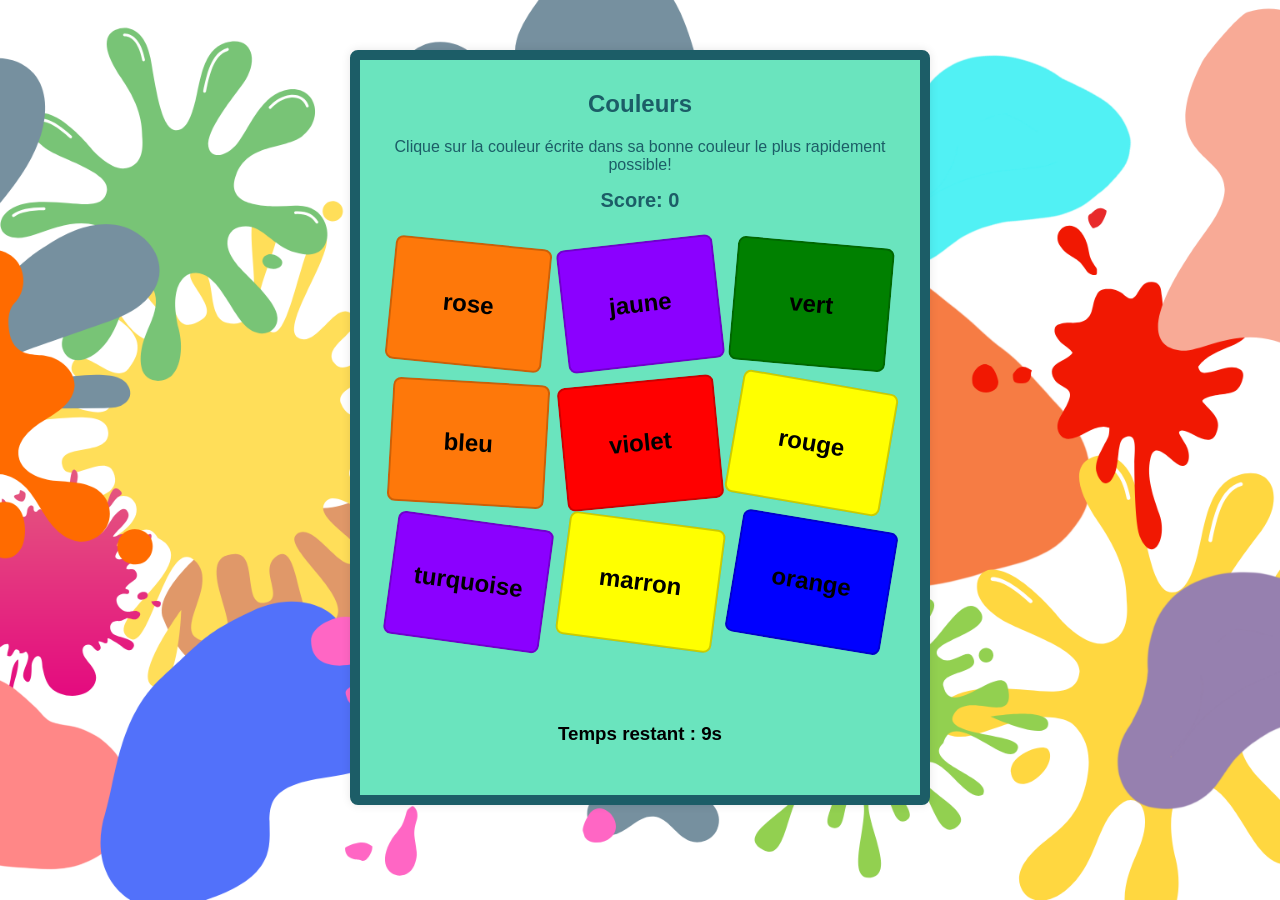
==== Maxi_defis/Couleur/couleur.html @ 63d8a82d "Add files via upload" ====
<!DOCTYPE html>
<html lang="fr">
<head>
    <meta charset="UTF-8">
    <meta name="viewport" content="width=device-width, initial-scale=1.0">
    <title>Jeu Stroop - Couleurs</title>
    <link rel="stylesheet" href="couleur.css">
</head>
<body>
    <div class="game-container">
        <h2>Couleurs</h2>
        <p>Clique sur la couleur écrite dans sa bonne couleur le plus rapidement possible!</p>
        
        <div class="score">Score: <span id="score">0</span></div>
        
        <div class="colors-grid" id="colorsGrid">
            <!-- Les couleurs seront générées par JavaScript -->
        </div>
        
        <div class="message" id="message"></div>

        <h3 id="timer-container">Temps restant : <span id="timer">10</span>s</h3>
        
        <div class="button-container">
            <button class="btn-replay" id="replayBtn" style="display: none;">Rejouer</button>
        </div>
    </div>

    <script src="couleur.js"></script>
</body>
</html>
---- Maxi_defis/Couleur/couleur.css ----
body {
    font-family: Arial, sans-serif;
    background-color: #6ae4be;
    background-image : url('images/backCouleurs.png');
    background-size: cover;
    background-repeat: no-repeat;
    background-position: center;
    background-attachment: fixed;
}

.game-container {
    width: 500px;
    margin: 50px auto;
    background: #6ae4be;
    padding: 30px;
    border-radius: 8px;
    text-align: center;
    box-shadow: 0 0 10px rgba(0, 0, 0, 0.1);
    border: solid 10px rgb(28, 93, 103);
    transition: border-color 0.3s ease;
}

.game-container.lost {
    border-color: red;
}

h2 {
    margin-top: 0;
    color: rgb(28, 93, 103);
}

p {
    margin: 10px 0;
    color: rgb(28, 93, 103);
}

.score {
    font-size: 20px;
    font-weight: bold;
    margin: 15px 0;
    color: rgb(28, 93, 103);
}

.colors-grid {
    display: grid;
    grid-template-columns: repeat(3, 1fr);
    gap: 15px;
    margin: 30px 0;
    min-height: 200px;
}

.color-box {
    padding: 20px;
    font-size: 24px;
    font-weight: bold;
    cursor: pointer;
    border-radius: 8px;
    transition: transform 0.2s ease;
    user-select: none;
    border: 2px solid rgba(0, 0, 0, 0.2);
    display: flex;
    align-items: center;
    justify-content: center;
    min-height: 80px;
}

.color-box:hover {
    transform: scale(1.05);
}

.color-box:active {
    transform: scale(0.95);
}

.color-box.correct {
    animation: pulse 0.5s ease;
}

@keyframes pulse {
    0%, 100% { transform: scale(1); }
    50% { transform: scale(1.1); }
}

.button-container {
    margin-top: 20px;
    display: flex;
    gap: 10px;
    justify-content: center;
}

button {
    font-size: 18px;
    padding: 12px 30px;
    cursor: pointer;
    color: black;
    background-color: white;
    border: 2px solid rgb(28, 93, 103);
    border-radius: 5px;
    transition: all 0.3s ease;
    font-weight: bold;
}

button:hover:not(:disabled) {
    background-color: rgb(28, 93, 103);
    color: white;
}

button:disabled {
    cursor: not-allowed;
    opacity: 0.6;
}

.btn-replay {
    background-color: #ff6b6b;
    color: white;
    border-color: #ff6b6b;
}

.btn-replay:hover {
    background-color: #ff5252;
}

.message {
    min-height: 30px;
    margin-top: 20px;
    font-weight: bold;
    font-size: 18px;
    color: rgb(28, 93, 103);
}

.message.success {
    color: #2ecc71;
}

.message.error {
    color: #e74c3c;
}
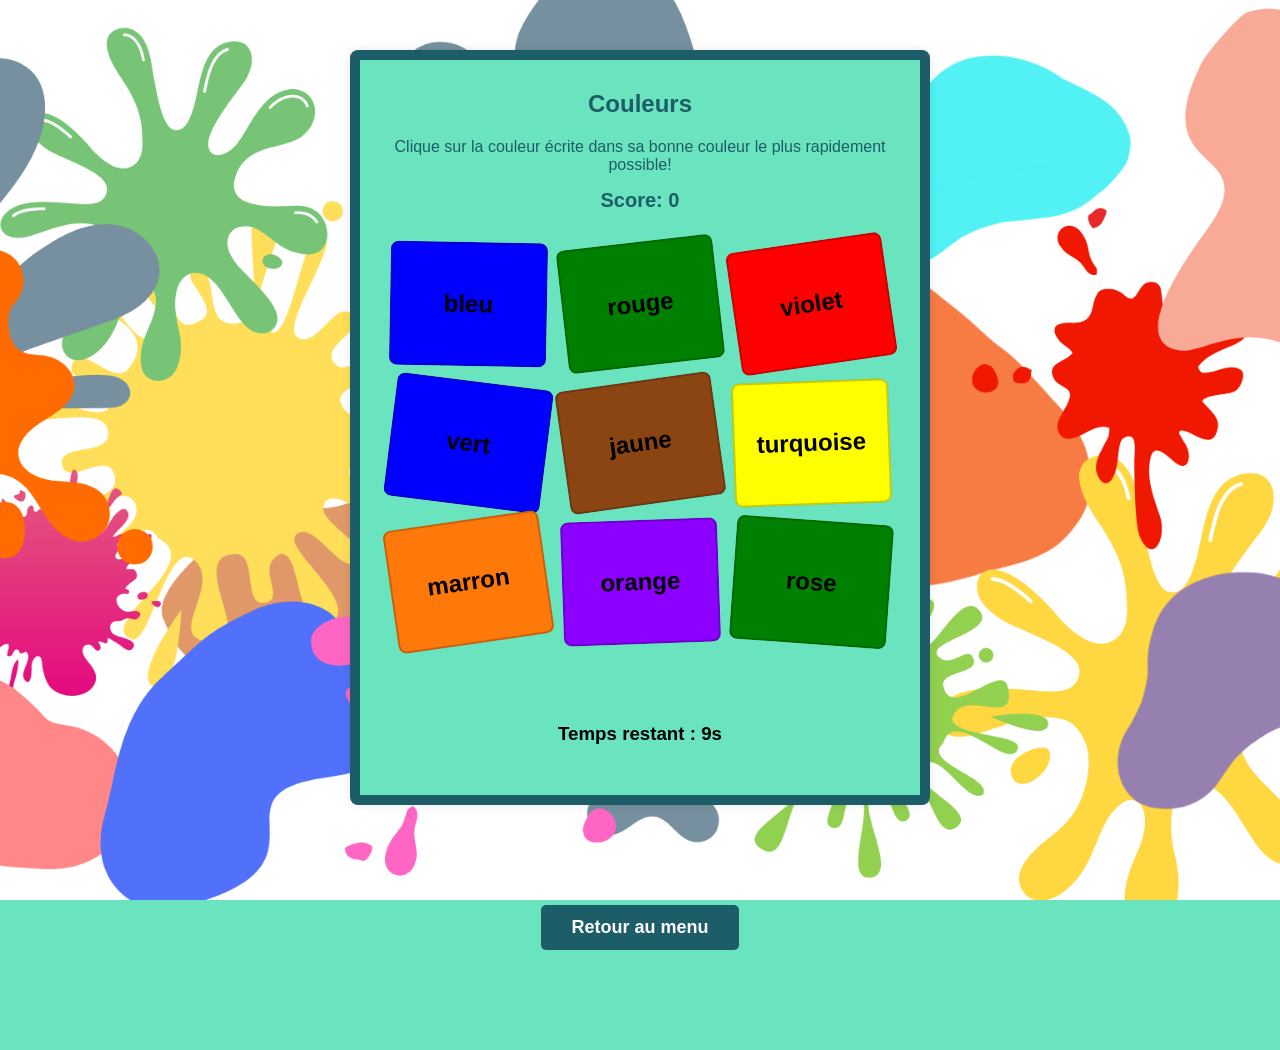
==== commit c923a298: "Add files via upload" ====
--- a/Maxi_defis/Couleur/couleur.html
+++ b/Maxi_defis/Couleur/couleur.html
@@ -3,7 +3,7 @@
 <head>
     <meta charset="UTF-8">
     <meta name="viewport" content="width=device-width, initial-scale=1.0">
-    <title>Jeu Stroop - Couleurs</title>
+    <title>Couleurs</title>
     <link rel="stylesheet" href="couleur.css">
 </head>
 <body>
@@ -25,6 +25,9 @@
             <button class="btn-replay" id="replayBtn" style="display: none;">Rejouer</button>
         </div>
     </div>
+    <button id="retour-menu" type="button" onclick="window.location.href='../menu.html'">
+            Retour au menu
+    </button>
 
     <script src="couleur.js"></script>
 </body>
--- a/Maxi_defis/Couleur/couleur.css
+++ b/Maxi_defis/Couleur/couleur.css
@@ -134,4 +134,20 @@
 
 .message.error {
     color: #e74c3c;
+}
+
+#retour-menu {
+    margin: 100px auto;
+    display: block;
+    cursor: pointer;
+    background-color: rgb(28, 93, 103);
+    color: white;
+    border: none;
+    border-radius: 5px;
+    transition: background-color 0.3s ease;
+}
+
+#retour-menu:hover {
+    background-color: #4CAF50;
+    transform: scale(1.05);
 }
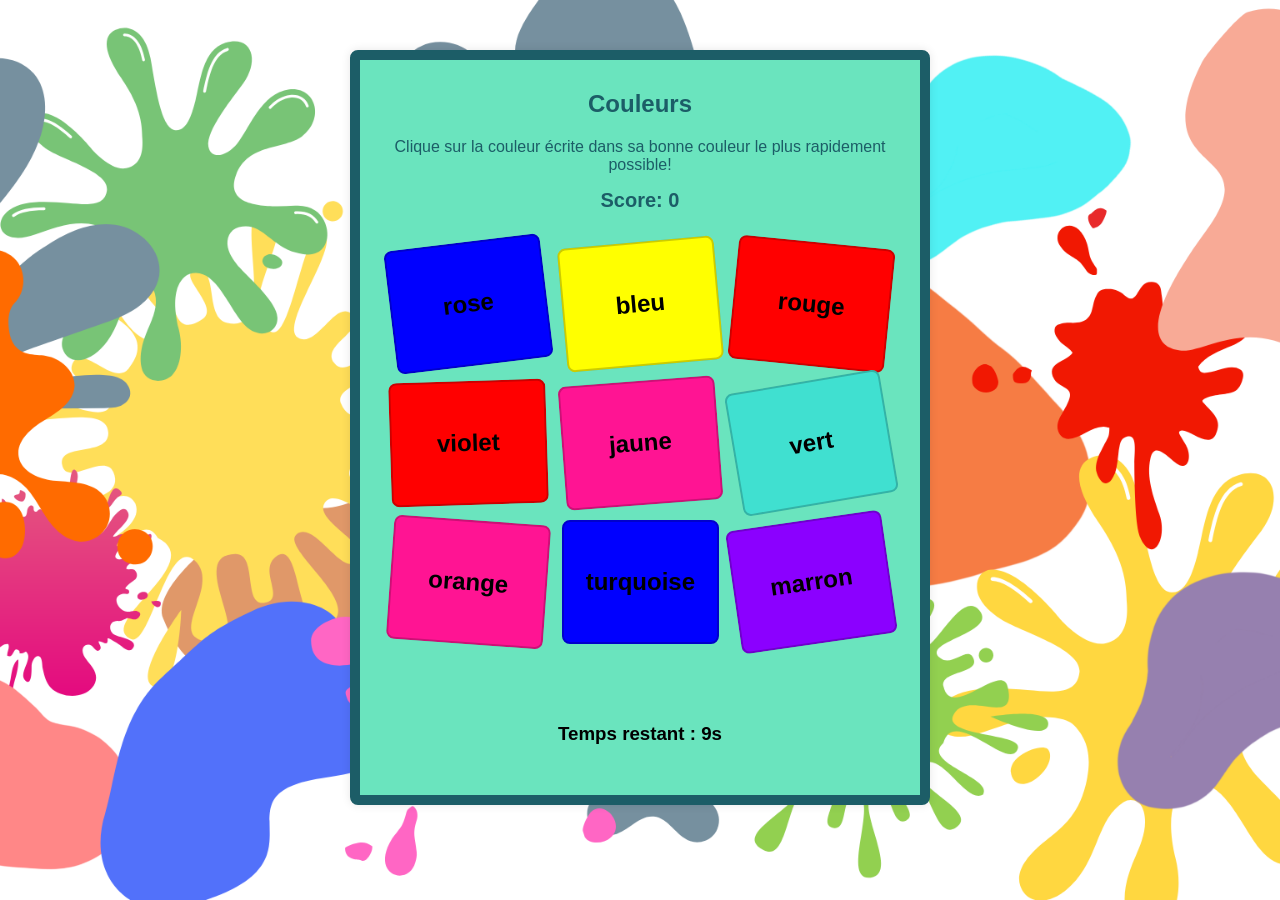
==== commit c6130900: "Add files via upload" ====
--- a/Maxi_defis/Couleur/couleur.html
+++ b/Maxi_defis/Couleur/couleur.html
@@ -25,9 +25,25 @@
             <button class="btn-replay" id="replayBtn" style="display: none;">Rejouer</button>
         </div>
     </div>
-    <button id="retour-menu" type="button" onclick="window.location.href='../menu.html'">
-            Retour au menu
-    </button>
+    <!-- Modale d'authentification -->
+    <div id="auth-modal" class="modal">
+        <div class="modal-content">
+            <h2>Authentification requise</h2>
+            <p>Votre score : <span id="final-score"></span></p>
+            <form id="auth-form">
+                <label for="pseudo">Pseudo :</label>
+                <input type="text" id="pseudo" required>
+                <br>
+                <button type="submit">Valider</button>
+            </form>
+            <button id="rejouer-btn" type="button" onclick="initGame()" style="display:none; margin-top: 20px;">
+                Rejouer
+            </button>
+            <button id="retour-menu-modal" type="button" onclick="window.location.href='../menu.html'" style="display:none; margin-top: 20px;">
+                Retour au menu
+            </button>
+        </div>
+    </div>
 
     <script src="couleur.js"></script>
 </body>
--- a/Maxi_defis/Couleur/couleur.css
+++ b/Maxi_defis/Couleur/couleur.css
@@ -147,6 +147,66 @@
     transition: background-color 0.3s ease;
 }
 
+/* Styles pour la modale */
+.modal {
+    display: none;
+    position: fixed;
+    z-index: 1;
+    left: 0;
+    top: 0;
+    width: 100%;
+    height: 100%;
+    overflow: auto;
+    background-color: rgba(0,0,0,0.4);
+}
+
+.modal-content {
+    background-color: #fefefe;
+    margin: 15% auto;
+    padding: 20px;
+    border: 1px solid #888;
+    width: 80%;
+    max-width: 400px;
+    border-radius: 8px;
+    text-align: center;
+}
+
+.modal-content h2 {
+    color: rgb(28, 93, 103);
+}
+
+.modal-content form {
+    margin: 20px 0;
+}
+
+.modal-content label {
+    display: block;
+    margin: 10px 0 5px;
+}
+
+.modal-content input {
+    width: 100%;
+    padding: 8px;
+    margin-bottom: 10px;
+    box-sizing: border-box;
+}
+
+.modal-content button {
+    padding: 10px 20px;
+    background-color: rgb(28, 93, 103);
+    color: white;
+    border: none;
+    border-radius: 5px;
+    cursor: pointer;
+    margin: 5px auto;
+    display: block;
+}
+
+.modal-content button:hover {
+    background-color: #4CAF50;
+    transform: scale(1.05);
+}
+
 #retour-menu:hover {
     background-color: #4CAF50;
     transform: scale(1.05);
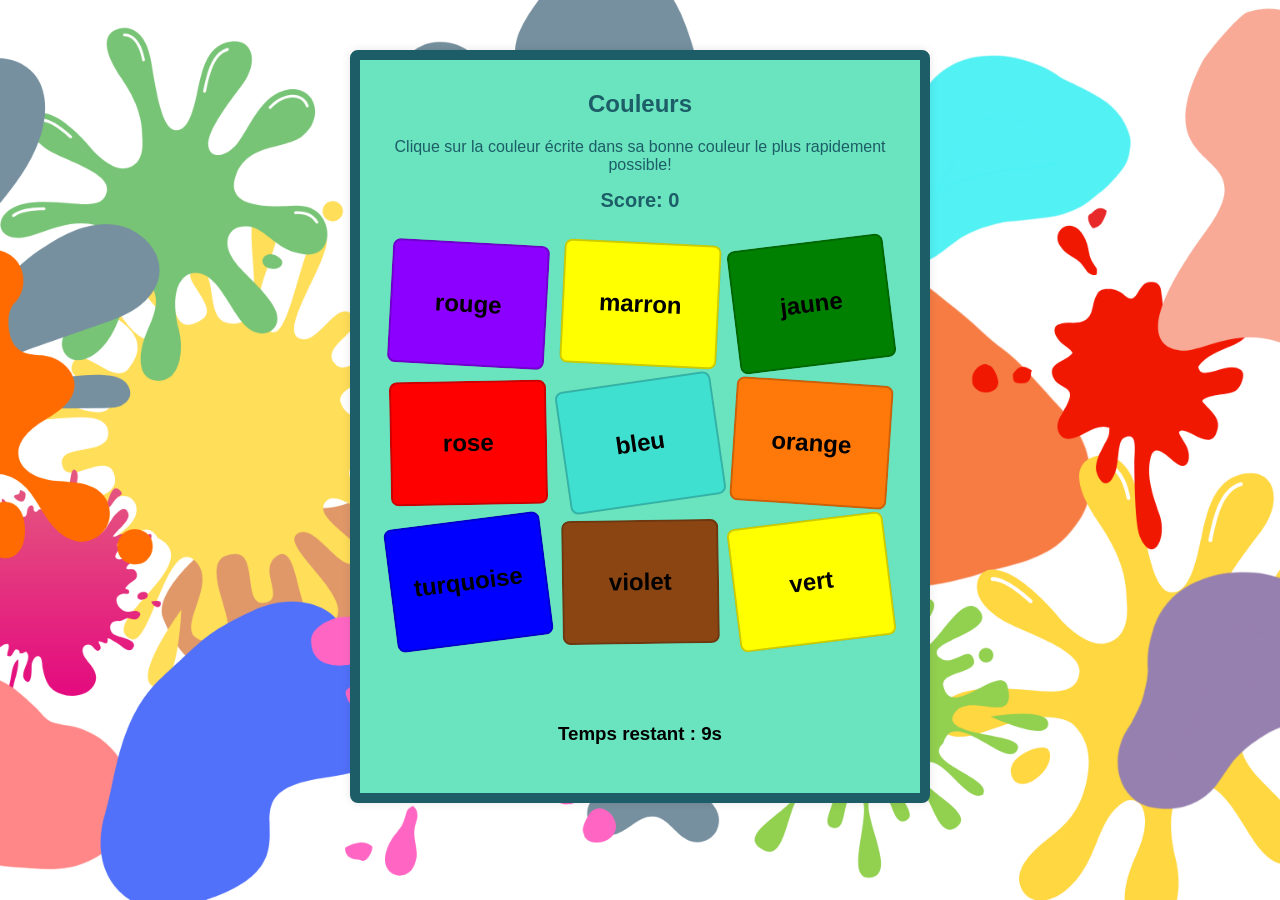
==== commit 02a3895c: "Déployment sauvegarde phase 2 (plus que le simon)" ====
--- a/Maxi_defis/Couleur/couleur.html
+++ b/Maxi_defis/Couleur/couleur.html
@@ -21,9 +21,6 @@
 
         <h3 id="timer-container">Temps restant : <span id="timer">10</span>s</h3>
         
-        <div class="button-container">
-            <button class="btn-replay" id="replayBtn" style="display: none;">Rejouer</button>
-        </div>
     </div>
     <!-- Modale d'authentification -->
     <div id="auth-modal" class="modal">
@@ -36,10 +33,10 @@
                 <br>
                 <button type="submit">Valider</button>
             </form>
-            <button id="rejouer-btn" type="button" onclick="initGame()" style="display:none; margin-top: 20px;">
+            <button id="rejouer-btn" type="button" style="display:none; margin-top: 20px;">
                 Rejouer
             </button>
-            <button id="retour-menu-modal" type="button" onclick="window.location.href='../menu.html'" style="display:none; margin-top: 20px;">
+            <button id="retour-menu-modal" type="button" style="display:none; margin-top: 20px;">
                 Retour au menu
             </button>
         </div>
